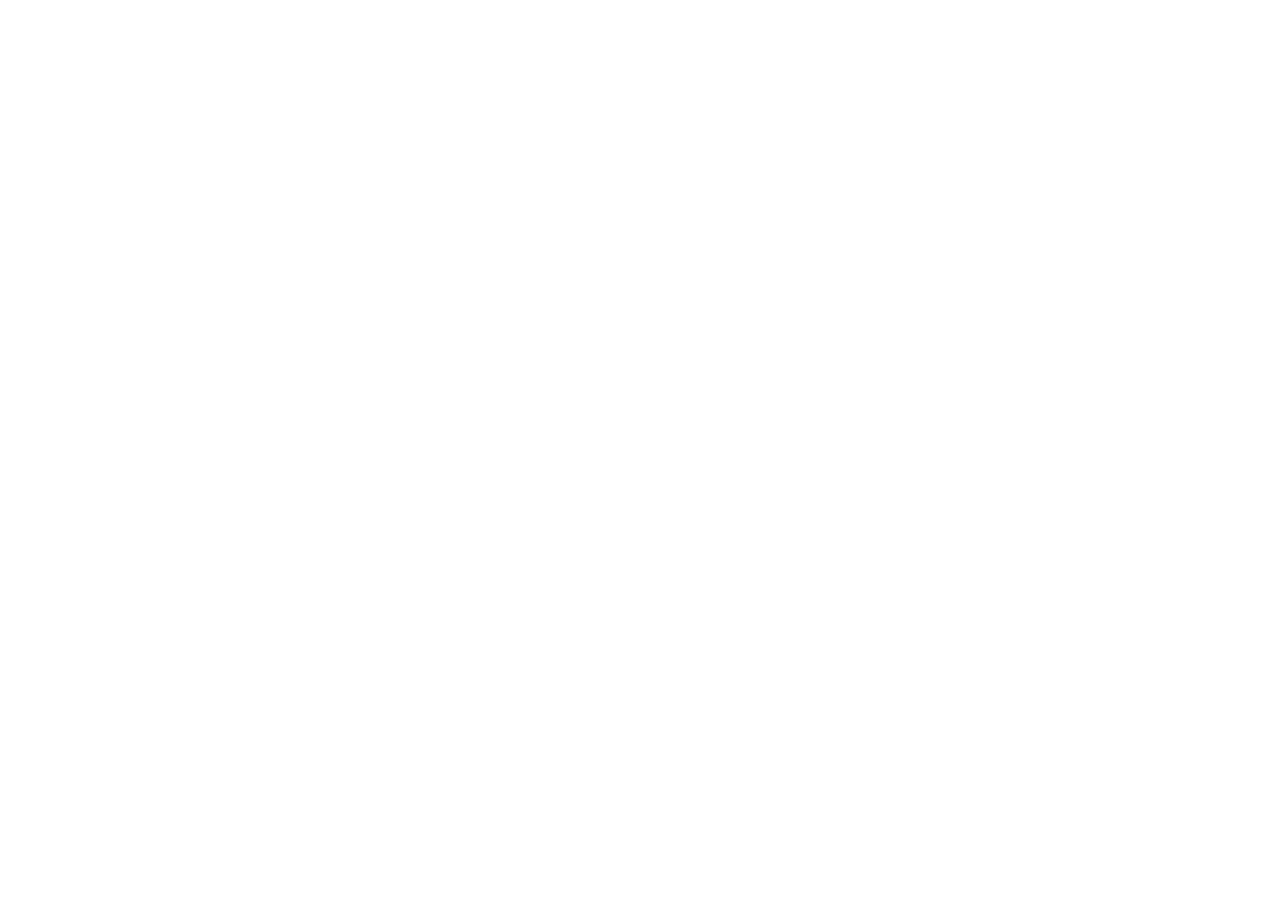
==== index.html @ 627ed537 "git init" ====
<!DOCTYPE html>
<html lang="en">
<head>
    <meta charset="UTF-8">
    <meta http-equiv="X-UA-Compatible" content="IE=edge">
    <meta name="viewport" content="width=device-width, initial-scale=1.0">
    <title>Document</title>
</head>
<body>
    
</body>
</html>
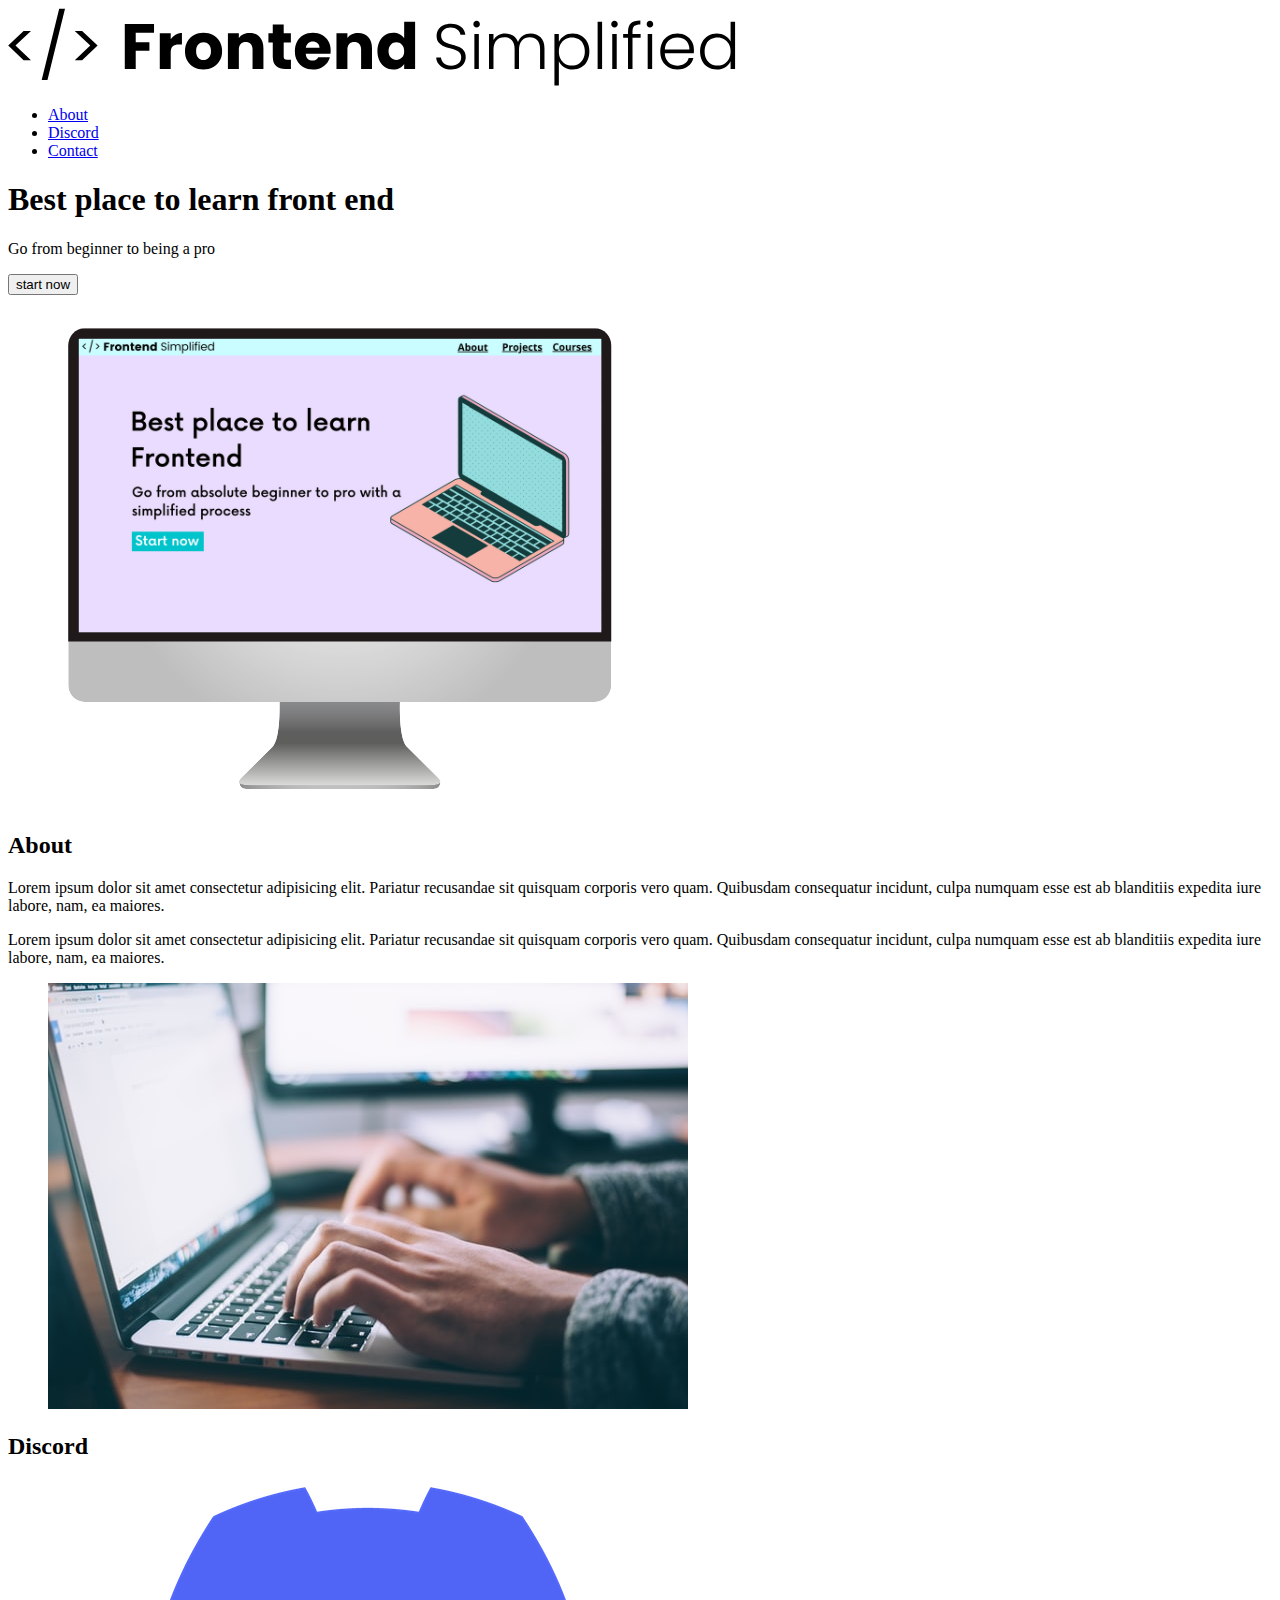
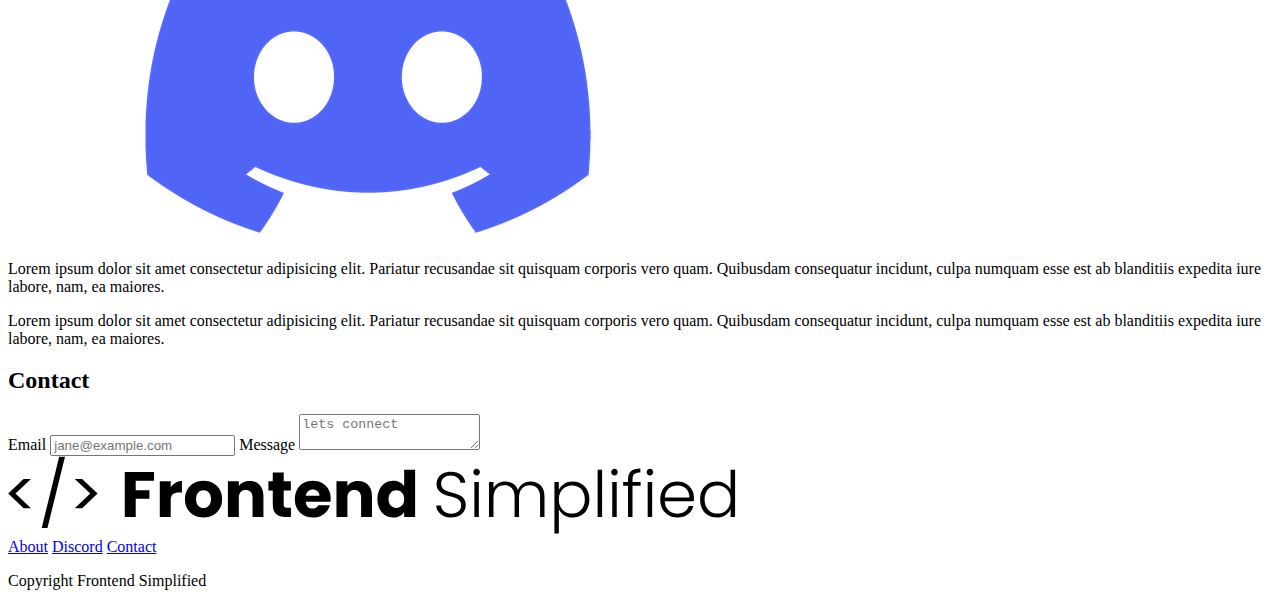
==== commit 37a98acd: "basic website html" ====
--- a/index.html
+++ b/index.html
@@ -1,12 +1,91 @@
 <!DOCTYPE html>
 <html lang="en">
-<head>
-    <meta charset="UTF-8">
-    <meta http-equiv="X-UA-Compatible" content="IE=edge">
-    <meta name="viewport" content="width=device-width, initial-scale=1.0">
-    <title>Document</title>
-</head>
-<body>
-    
-</body>
-</html>+  <head>
+    <meta charset="UTF-8" />
+    <meta http-equiv="X-UA-Compatible" content="IE=edge" />
+    <meta name="viewport" content="width=device-width, initial-scale=1.0" />
+    <title>FES Test website</title>
+  </head>
+  <body>
+    <section>
+      <nav>
+        <img src="./assets/FES.svg" alt="" />
+        <ul>
+          <li><a href="#about">About</a></li>
+          <li><a href="#discord">Discord</a></li>
+          <li><a href="#contact">Contact</a></li>
+        </ul>
+      </nav>
+      <header>
+        <div>
+          <h1>Best place to learn front end</h1>
+          <p>Go from beginner to being a pro</p>
+          <button>start now</button>
+        </div>
+        <figure>
+          <img src="./assets/laptop.png" alt="Home page image" />
+        </figure>
+      </header>
+    </section>
+    <main>
+      <section id="about">
+        <h2>About</h2>
+        <div>
+          <p>
+            Lorem ipsum dolor sit amet consectetur adipisicing elit. Pariatur
+            recusandae sit quisquam corporis vero quam. Quibusdam consequatur
+            incidunt, culpa numquam esse est ab blanditiis expedita iure labore,
+            nam, ea maiores.
+          </p>
+          <p>
+            Lorem ipsum dolor sit amet consectetur adipisicing elit. Pariatur
+            recusandae sit quisquam corporis vero quam. Quibusdam consequatur
+            incidunt, culpa numquam esse est ab blanditiis expedita iure labore,
+            nam, ea maiores.
+          </p>
+        </div>
+        <figure>
+          <img src="./assets/about.jpg" alt="" />
+        </figure>
+      </section>
+      <section id="discord">
+        <h2>Discord</h2>
+        <figure>
+          <img src="./assets/discord.png" alt="Discord" />
+        </figure>
+        <div>
+          <p>
+            Lorem ipsum dolor sit amet consectetur adipisicing elit. Pariatur
+            recusandae sit quisquam corporis vero quam. Quibusdam consequatur
+            incidunt, culpa numquam esse est ab blanditiis expedita iure labore,
+            nam, ea maiores.
+          </p>
+          <p>
+            Lorem ipsum dolor sit amet consectetur adipisicing elit. Pariatur
+            recusandae sit quisquam corporis vero quam. Quibusdam consequatur
+            incidunt, culpa numquam esse est ab blanditiis expedita iure labore,
+            nam, ea maiores.
+          </p>
+        </div>
+      </section>
+      <section id="contact">
+        <h2>Contact</h2>
+        <form action="">
+          <span>Email</span>
+          <input type="text" placeholder="jane@example.com" />
+          <span>Message</span>
+          <textarea type="text" placeholder="lets connect"></textarea>
+        </form>
+      </section>
+    </main>
+    <footer>
+      <img src="./assets/FES.svg" alt="" />
+      <div>
+        <a href="#about">About</a>
+        <a href="#discord">Discord</a>
+        <a href="#contact">Contact</a>
+      </div>
+      <p>Copyright Frontend Simplified</p>
+    </footer>
+  </body>
+</html>
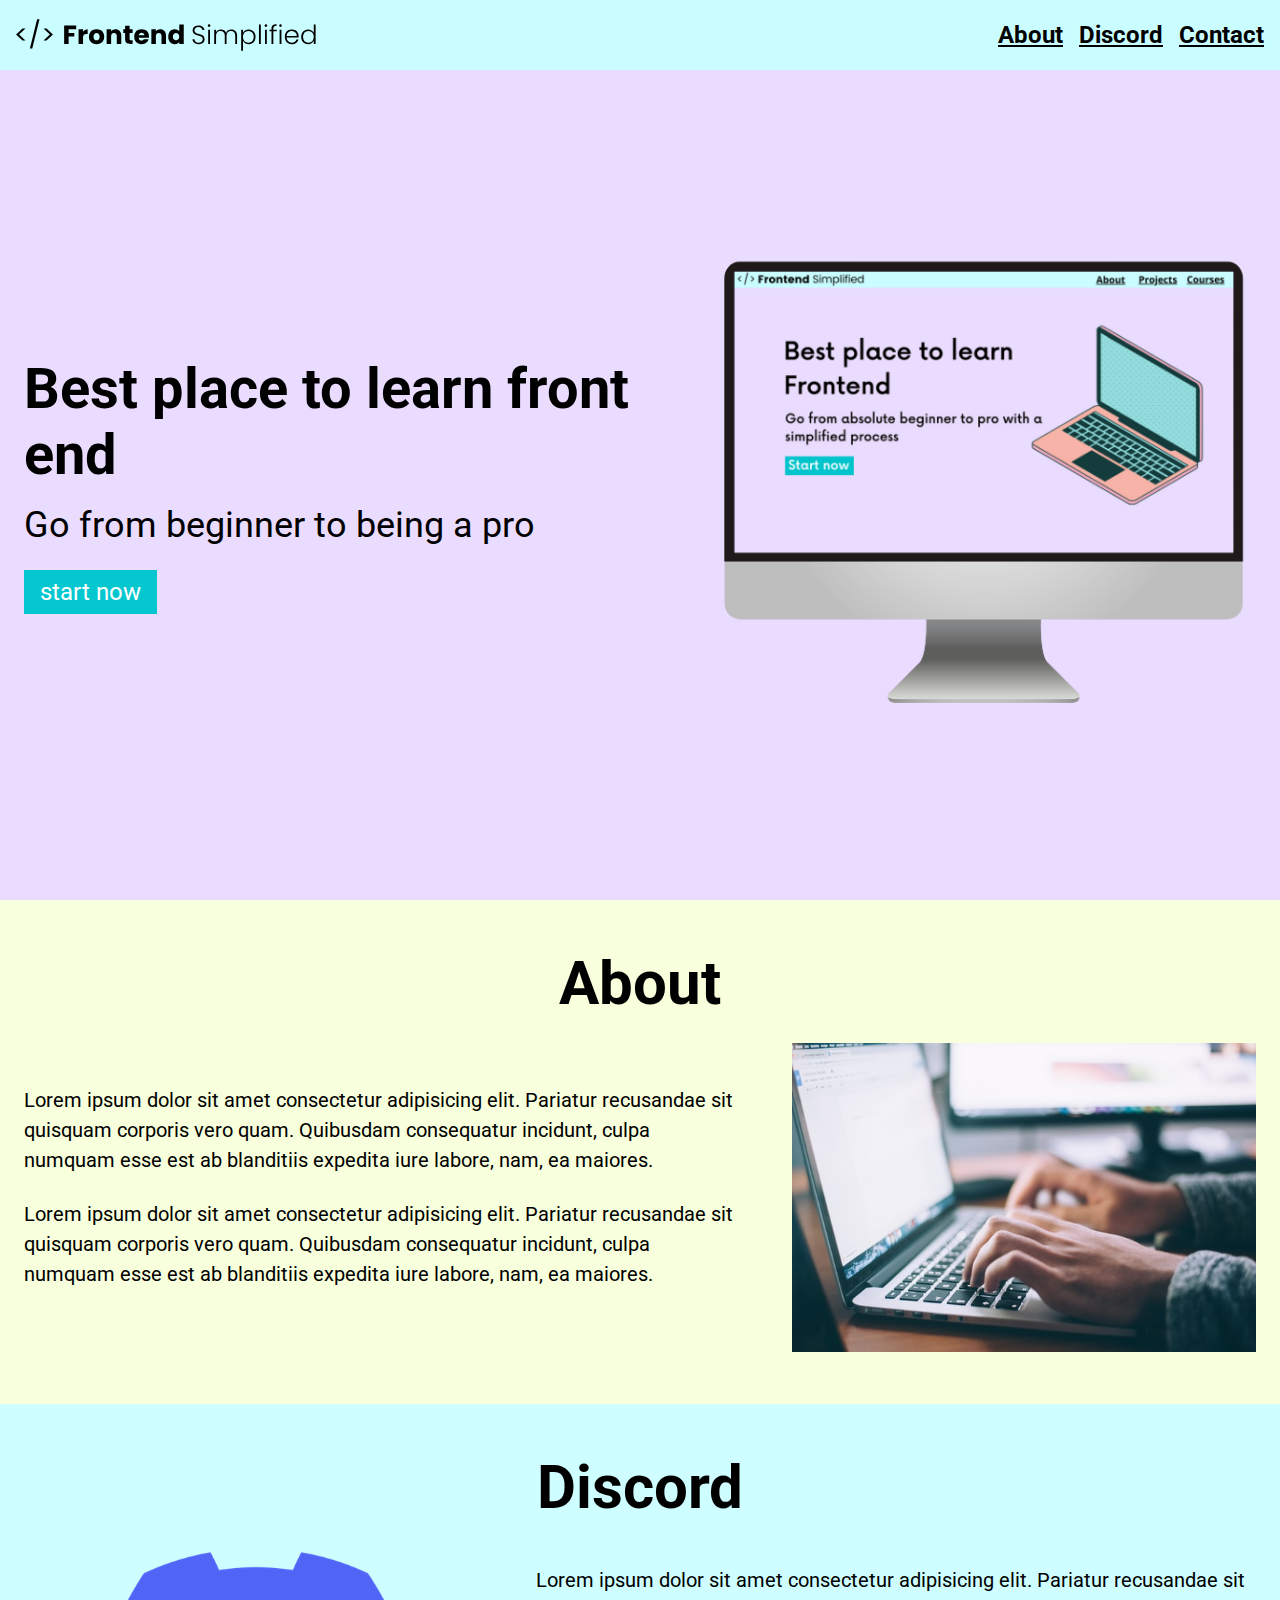
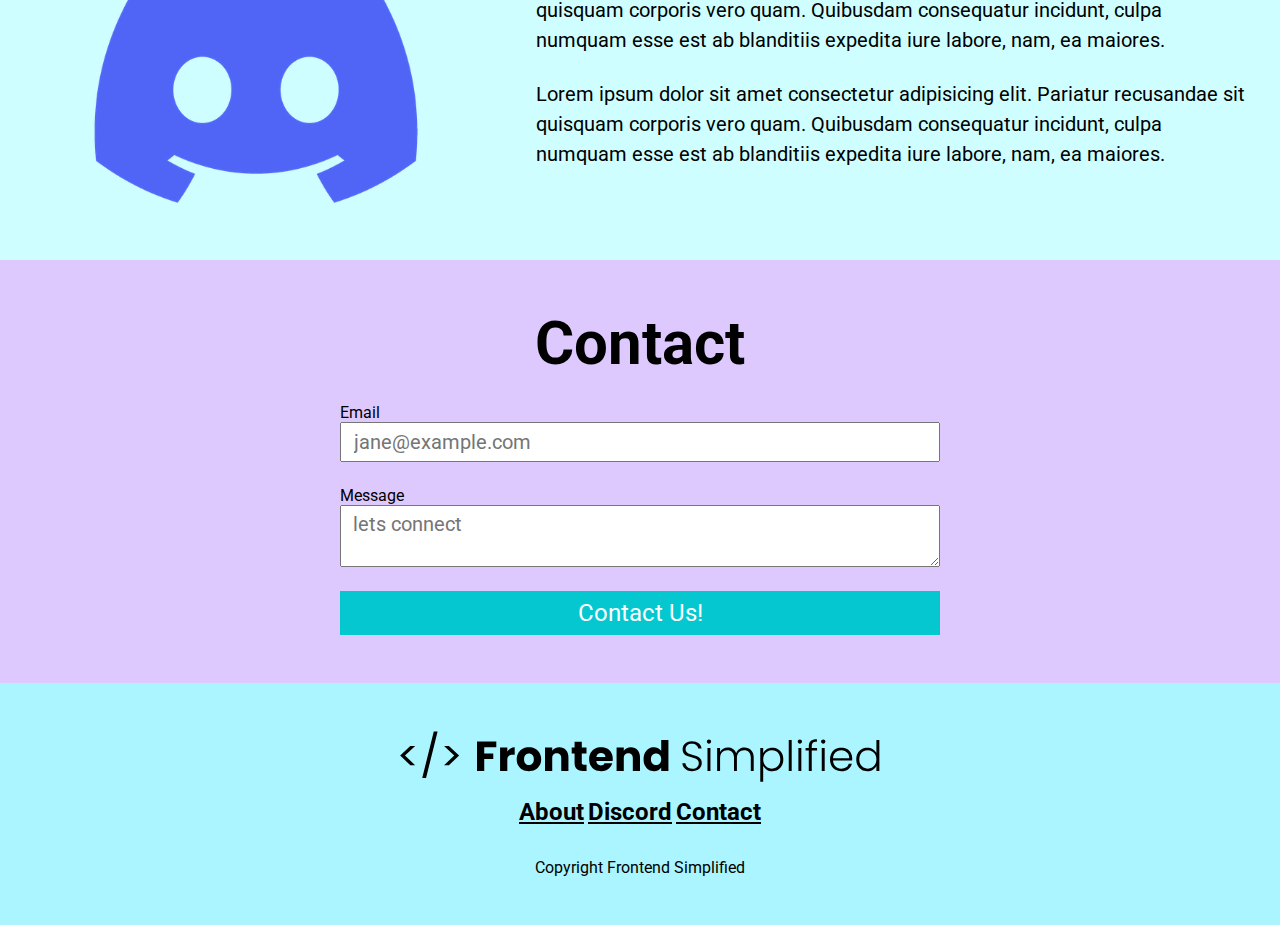
==== commit 338d346f: "best practice css styling" ====
--- a/index.html
+++ b/index.html
@@ -4,12 +4,13 @@
     <meta charset="UTF-8" />
     <meta http-equiv="X-UA-Compatible" content="IE=edge" />
     <meta name="viewport" content="width=device-width, initial-scale=1.0" />
-    <title>FES Test website</title>
+    <title>FES Test Stie</title>
+    <link rel="stylesheet" href="./style.css" />
   </head>
   <body>
     <section>
       <nav>
-        <img src="./assets/FES.svg" alt="" />
+        <img src="./assets/FES.svg" class="logo" alt="" />
         <ul>
           <li><a href="#about">About</a></li>
           <li><a href="#discord">Discord</a></li>
@@ -17,73 +18,85 @@
         </ul>
       </nav>
       <header>
-        <div>
-          <h1>Best place to learn front end</h1>
-          <p>Go from beginner to being a pro</p>
-          <button>start now</button>
+        <div class="row">
+          <div>
+            <h1>Best place to learn front end</h1>
+            <p class="subheader">Go from beginner to being a pro</p>
+            <button>start now</button>
+          </div>
+          <figure>
+            <img src="./assets/laptop.png" alt="Home page image" />
+          </figure>
         </div>
-        <figure>
-          <img src="./assets/laptop.png" alt="Home page image" />
-        </figure>
       </header>
     </section>
     <main>
       <section id="about">
         <h2>About</h2>
-        <div>
-          <p>
-            Lorem ipsum dolor sit amet consectetur adipisicing elit. Pariatur
-            recusandae sit quisquam corporis vero quam. Quibusdam consequatur
-            incidunt, culpa numquam esse est ab blanditiis expedita iure labore,
-            nam, ea maiores.
-          </p>
-          <p>
-            Lorem ipsum dolor sit amet consectetur adipisicing elit. Pariatur
-            recusandae sit quisquam corporis vero quam. Quibusdam consequatur
-            incidunt, culpa numquam esse est ab blanditiis expedita iure labore,
-            nam, ea maiores.
-          </p>
+        <div class="row">
+          <div class="section__description">
+            <div class="section__description--wrapper">
+              <p class="section__description--para">
+                Lorem ipsum dolor sit amet consectetur adipisicing elit.
+                Pariatur recusandae sit quisquam corporis vero quam. Quibusdam
+                consequatur incidunt, culpa numquam esse est ab blanditiis
+                expedita iure labore, nam, ea maiores.
+              </p>
+              <p class="section__description--para">
+                Lorem ipsum dolor sit amet consectetur adipisicing elit.
+                Pariatur recusandae sit quisquam corporis vero quam. Quibusdam
+                consequatur incidunt, culpa numquam esse est ab blanditiis
+                expedita iure labore, nam, ea maiores.
+              </p>
+            </div>
+            <figure class="about__image--wrapper">
+              <img src="./assets/about.jpg" alt="" />
+            </figure>
+          </div>
         </div>
-        <figure>
-          <img src="./assets/about.jpg" alt="" />
-        </figure>
       </section>
       <section id="discord">
         <h2>Discord</h2>
-        <figure>
-          <img src="./assets/discord.png" alt="Discord" />
-        </figure>
-        <div>
-          <p>
-            Lorem ipsum dolor sit amet consectetur adipisicing elit. Pariatur
-            recusandae sit quisquam corporis vero quam. Quibusdam consequatur
-            incidunt, culpa numquam esse est ab blanditiis expedita iure labore,
-            nam, ea maiores.
-          </p>
-          <p>
-            Lorem ipsum dolor sit amet consectetur adipisicing elit. Pariatur
-            recusandae sit quisquam corporis vero quam. Quibusdam consequatur
-            incidunt, culpa numquam esse est ab blanditiis expedita iure labore,
-            nam, ea maiores.
-          </p>
+        <div class="row">
+          <div class="section__description">
+            <figure class="about__image--wrapper">
+              <img src="./assets/discord.png" alt="Discord" />
+            </figure>
+            <div class="section__description--wrapper">
+              <p class="section__description--para">
+                Lorem ipsum dolor sit amet consectetur adipisicing elit.
+                Pariatur recusandae sit quisquam corporis vero quam. Quibusdam
+                consequatur incidunt, culpa numquam esse est ab blanditiis
+                expedita iure labore, nam, ea maiores.
+              </p>
+              <p class="section__description--para">
+                Lorem ipsum dolor sit amet consectetur adipisicing elit.
+                Pariatur recusandae sit quisquam corporis vero quam. Quibusdam
+                consequatur incidunt, culpa numquam esse est ab blanditiis
+                expedita iure labore, nam, ea maiores.
+              </p>
+            </div>
+          </div>
         </div>
       </section>
       <section id="contact">
         <h2>Contact</h2>
         <form action="">
           <span>Email</span>
-          <input type="text" placeholder="jane@example.com" />
+          <input type="email" placeholder="jane@example.com" />
           <span>Message</span>
           <textarea type="text" placeholder="lets connect"></textarea>
+          <button>Contact Us!</button>
         </form>
       </section>
     </main>
+
     <footer>
-      <img src="./assets/FES.svg" alt="" />
-      <div>
-        <a href="#about">About</a>
-        <a href="#discord">Discord</a>
-        <a href="#contact">Contact</a>
+      <img src="./assets/FES.svg" class="footer__logo" alt="" />
+      <div class="footer__links">
+        <a class="footer__link" href="#about">About</a>
+        <a class="footer__link" href="#discord">Discord</a>
+        <a class="footer__link" href="#contact">Contact</a>
       </div>
       <p>Copyright Frontend Simplified</p>
     </footer>
--- a/style.css
+++ b/style.css
@@ -0,0 +1,168 @@
+@import url("https://fonts.googleapis.com/css2?family=Roboto:wght@300;400;500;700&display=swap");
+
+* {
+  font-family: "roboto", sans-serif;
+  padding: 0;
+  margin: 0;
+  box-sizing: border-box;
+}
+
+nav {
+  height: 70px;
+  display: flex;
+  justify-content: space-between;
+  align-items: center;
+  padding: 0 16px;
+  background-color: #cafdff;
+}
+
+header {
+  background-color: #eadcff;
+  height: calc(100vh - 70px);
+  padding: 24px;
+  display: flex;
+  align-items: center;
+  justify-content: center;
+}
+h1 {
+  font-size: 56px;
+}
+.subheader {
+  font-size: 36px;
+  margin: 16px 0 24px 0;
+}
+
+button {
+  background-color: #05c7cf;
+  color: white;
+  border: none;
+  padding: 8px 16px;
+  font-size: 24px;
+  cursor: pointer;
+}
+a {
+  color: black;
+  font-size: 24px;
+  font-weight: 700;
+}
+
+.logo {
+  width: 300px;
+}
+
+ul {
+  display: flex;
+}
+
+li {
+  list-style-type: none;
+  padding-left: 16px;
+}
+
+.row {
+  width: 100%;
+  max-width: 1300px;
+  display: flex;
+  align-items: center;
+  justify-content: center;
+  margin: 0 auto;
+}
+
+#about,
+#discord,
+#contact,
+footer {
+  padding: 48px 0;
+}
+/* ----- */
+/* about */
+/* ----- */
+
+#about {
+  background-color: #f8ffdc;
+}
+h2 {
+  font-size: 60px;
+  text-align: center;
+  margin-bottom: 24px;
+}
+
+.section__description {
+  display: flex;
+  justify-content: center;
+  align-items: center;
+}
+.section__description--wrapper {
+  width: 60%;
+}
+.about__image--wrapper {
+  width: 40%;
+}
+
+.about__image--wrapper,
+.section__description--wrapper {
+  padding: 0 24px;
+}
+img {
+  width: 100%;
+}
+
+.section__description--para {
+  font-size: 20px;
+  line-height: 1.5;
+  margin-bottom: 24px;
+}
+
+/* ----- */
+/* discord */
+/* ----- */
+
+#discord {
+  background-color: #cefeff;
+}
+
+/* ----- */
+/* contact */
+/* ----- */
+
+#contact{
+    background-color: #dec9ff;
+}
+
+form{
+    width: 100%;
+    max-width: 600px;
+    display: flex;
+    flex-direction: column;
+    margin: 0 auto;
+}
+
+input,textarea{
+    margin-bottom: 24px;
+    font-size: 20px;
+    padding: 6px 12px;
+}
+/* ----- */
+/* contact */
+/* ----- */
+
+
+footer{
+    background-color: #aaf5ff;
+    display: flex;
+    flex-direction: column;
+    align-items: center;
+}
+
+.footer__logo{
+    max-width: 480px;
+    margin-bottom: 16px;
+}
+
+.footer__links{
+    margin-bottom: 32px;
+}
+
+.footer_link{
+    padding: 0 16px;
+}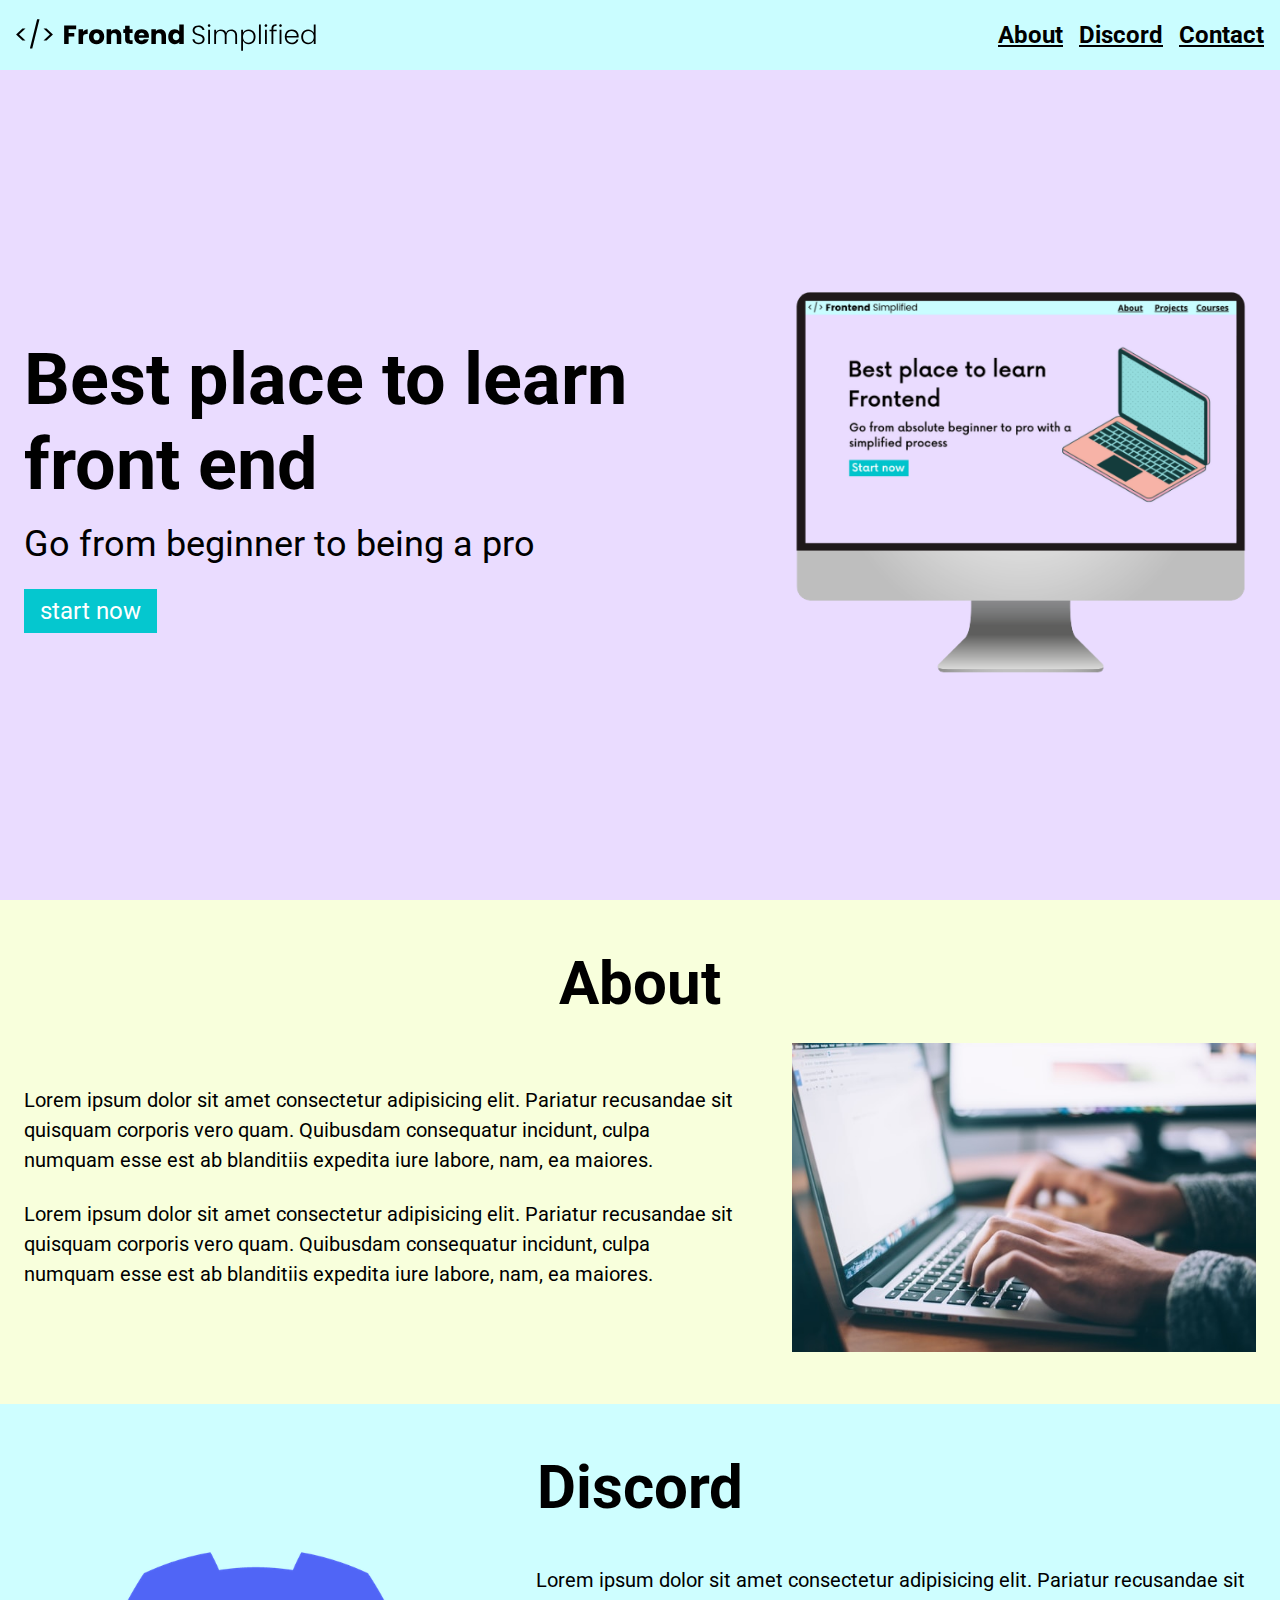
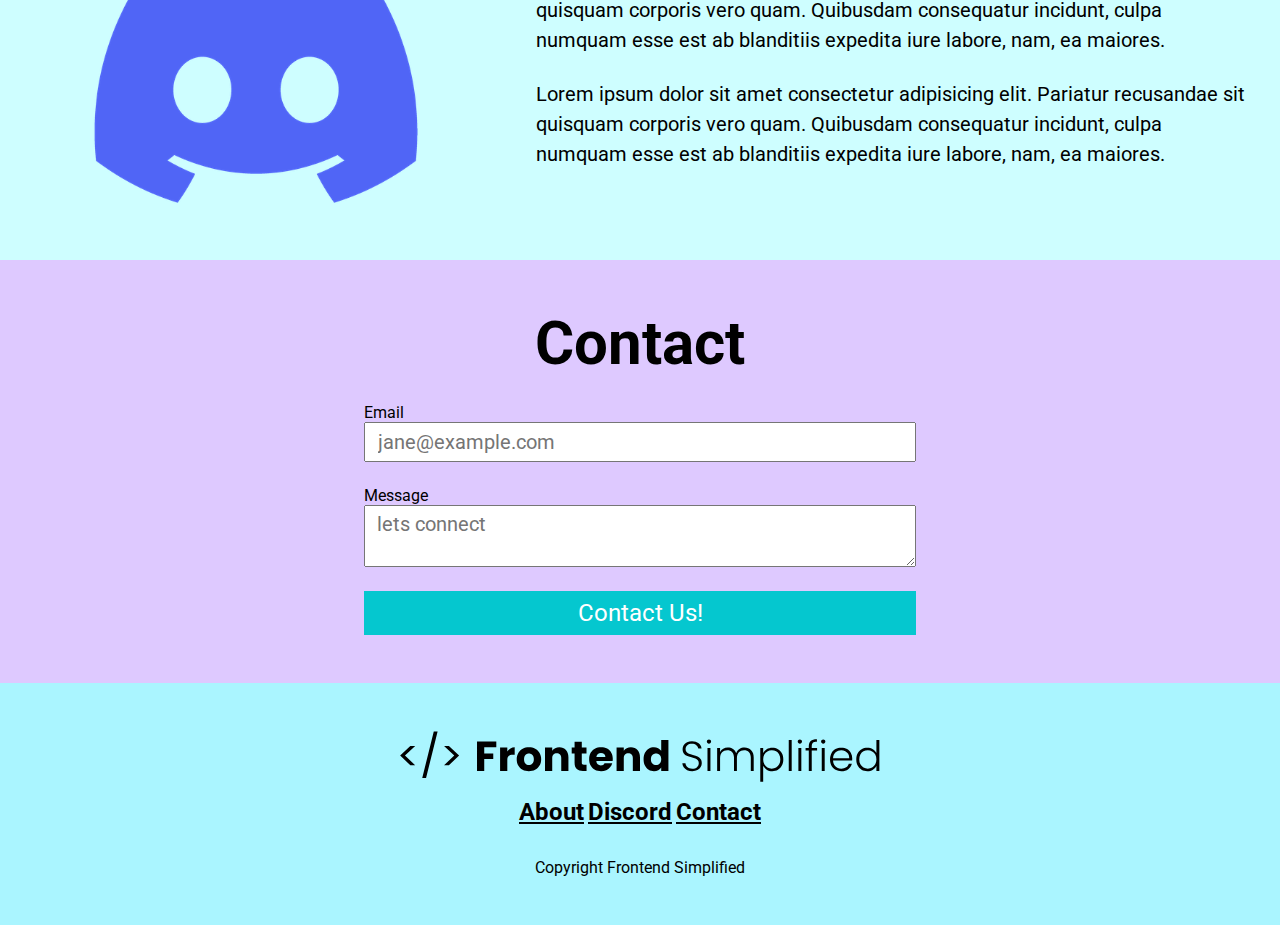
==== commit 3cb4430f: "Final Css Design practice" ====
--- a/index.html
+++ b/index.html
@@ -19,10 +19,10 @@
       </nav>
       <header>
         <div class="row">
-          <div>
+          <div class="home__description">
             <h1>Best place to learn front end</h1>
             <p class="subheader">Go from beginner to being a pro</p>
-            <button>start now</button>
+            <button class="home__description--button">start now</button>
           </div>
           <figure>
             <img src="./assets/laptop.png" alt="Home page image" />
--- a/style.css
+++ b/style.css
@@ -25,7 +25,7 @@
   justify-content: center;
 }
 h1 {
-  font-size: 56px;
+  font-size: 72px;
 }
 .subheader {
   font-size: 36px;
@@ -125,44 +125,102 @@
 /* contact */
 /* ----- */
 
-#contact{
-    background-color: #dec9ff;
-}
-
-form{
-    width: 100%;
-    max-width: 600px;
-    display: flex;
+#contact {
+  background-color: #dec9ff;
+}
+
+form {
+  width: 100%;
+  max-width: 600px;
+  display: flex;
+  flex-direction: column;
+  margin: 0 auto;
+  padding: 0 24px;
+}
+
+input,
+textarea {
+  margin-bottom: 24px;
+  font-size: 20px;
+  padding: 6px 12px;
+}
+/* ----- */
+/* contact */
+/* ----- */
+
+footer {
+  background-color: #aaf5ff;
+  display: flex;
+  flex-direction: column;
+  align-items: center;
+}
+
+.footer__logo {
+  max-width: 480px;
+  margin-bottom: 16px;
+}
+
+.footer__links {
+  margin-bottom: 32px;
+}
+
+.footer_link {
+  padding: 0 16px;
+}
+
+/* Small phones, Tablets, large smartphones*/
+@media (max-width: 728px) {
+  .row {
     flex-direction: column;
-    margin: 0 auto;
-}
-
-input,textarea{
+  }
+  .home__description {
     margin-bottom: 24px;
-    font-size: 20px;
-    padding: 6px 12px;
-}
-/* ----- */
-/* contact */
-/* ----- */
-
-
-footer{
-    background-color: #aaf5ff;
     display: flex;
     flex-direction: column;
     align-items: center;
-}
-
-.footer__logo{
-    max-width: 480px;
-    margin-bottom: 16px;
-}
-
-.footer__links{
-    margin-bottom: 32px;
-}
-
-.footer_link{
-    padding: 0 16px;
-}+  }
+  .home__description--button {
+    max-width: 240px;
+  }
+  h1 {
+    text-align: center;
+    font-size: 60px;
+  }
+  .subheader {
+    text-align: center;
+    font-size: 28px;
+  }
+
+  ul {
+    display: none;
+  }
+
+  .section__description {
+    flex-direction: column;
+  }
+
+  .section__description--wrapper {
+    width: 100%;
+  }
+  .about__image--wrapper {
+    width: 100%;
+  }
+
+  #discord.section__description {
+    flex-direction: column-reverse;
+  }
+  footer {
+    padding: 48px 24px;
+  }
+  .footer__logo {
+    max-width: 360px;
+  }
+  .footer__link{
+    padding:0 4px;
+    font-size: 18px;
+  }
+
+  .footer__links{
+    margin-bottom: 24px;
+  }
+}
